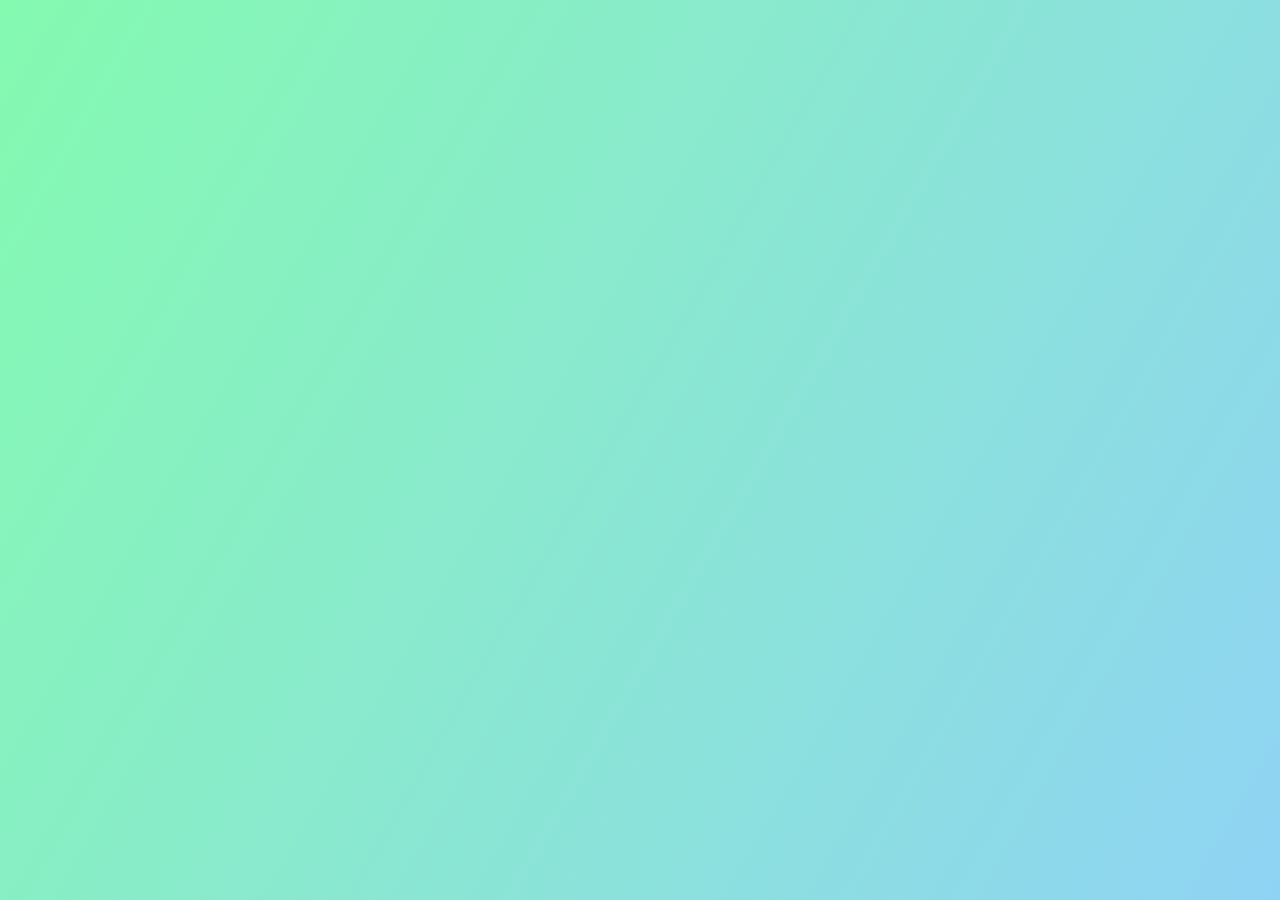
==== quiz_app/quiz_index.html @ 8bbef4fd "Add files via upload" ====
<!DOCTYPE html>
<html lang="en">
<head>
    <meta charset="UTF-8">
    <meta name="viewport" content="width=device-width, initial-scale=1, shrink-to-fit=no">
    <link href="https://fonts.googleapis.com/css?family=Lato:300,400,400i,700&display=swap" rel="stylesheet">
    <link rel="stylesheet" href="styles/styles.css">
    <title>Pop Quiz</title>
</head>
<body>
<div id="quiz-app">

    <section class="center-card quiz-details" id="quiz-details">
        <div class="quiz-details__question-icon">
            <svg viewBox="-10 -10 540 540" width="85px" height="85px">
                <path d="m437.019531 74.980469c-48.351562-48.351563-112.640625-74.980469-181.019531-74.980469-61.554688 0-121.039062 22.160156-167.5 62.402344-3.175781 2.75-3.519531 7.554687-.769531 10.726562 2.75 3.175782 7.550781 3.519532 10.726562.769532 43.695313-37.847657 99.644531-58.691407 157.542969-58.691407 64.316406 0 124.785156 25.046875 170.265625 70.527344s70.527344 105.949219 70.527344 170.265625-25.046875 124.785156-70.527344 170.265625-105.949219 70.527344-170.265625 70.527344-124.785156-25.046875-170.265625-70.527344-70.527344-105.949219-70.527344-170.265625c0-59.824219 22.082031-117.175781 62.183594-161.484375 2.816406-3.113281 2.574219-7.921875-.539063-10.742187-3.113281-2.816407-7.921874-2.578126-10.738281.539062-42.632812 47.109375-66.113281 108.082031-66.113281 171.6875 0 68.378906 26.628906 132.667969 74.980469 181.019531 48.351562 48.351563 112.640625 74.980469 181.019531 74.980469s132.667969-26.628906 181.019531-74.980469c48.351563-48.351562 74.980469-112.640625 74.980469-181.019531s-26.628906-132.667969-74.980469-181.019531zm0 0"/>
                <path d="m246.332031 347.125c-23.480469 0-42.585937 19.3125-42.585937 43.046875s19.105468 43.046875 42.585937 43.046875c11.527344 0 22.382813-4.585938 30.566407-12.917969 7.929687-8.074219 12.480468-19.054687 12.480468-30.128906 0-11.378906-4.511718-22.15625-12.699218-30.347656-8.191407-8.1875-18.96875-12.699219-30.347657-12.699219zm0 70.886719c-15.097656 0-27.378906-12.488281-27.378906-27.839844s12.28125-27.839844 27.378906-27.839844c15.089844 0 27.835938 12.75 27.835938 27.839844s-12.746094 27.839844-27.835938 27.839844zm0 0"/>
                <path d="m319.605469 228.371094c3.167969 2.765625 7.96875 2.4375 10.730469-.726563 18.324218-20.992187 27.617187-42.96875 27.617187-65.316406 0-23.566406-10.585937-44.929687-29.804687-60.152344-19.320313-15.300781-45.539063-23.386719-75.828126-23.386719-37.46875 0-60.644531 12.648438-73.484374 23.257813-15.527344 12.828125-24.800782 30.03125-24.800782 46.015625 0 10.390625 4.253906 19.542969 11.980469 25.773438 6.359375 5.128906 14.828125 8.070312 23.242187 8.070312 14.496094 0 20.851563-9.371094 25.957032-16.902344 6.46875-9.535156 12.574218-18.542968 35.71875-18.542968 7.933594 0 33.820312 1.710937 33.820312 23.695312 0 16.59375-15.339844 28.371094-28.875 38.761719-3.34375 2.5625-6.5 4.988281-9.445312 7.488281-15.585938 13.433594-33.480469 34.183594-33.480469 75.726562 0 23.074219 5.597656 38.445313 32.921875 38.445313 12.101562 0 21.238281-2.742187 27.15625-8.148437 4.96875-4.539063 7.597656-10.878907 7.597656-18.335938 0-22.414062 0-33.664062 22.859375-51.542969l.390625-.304687c1.007813-.785156 2.171875-1.695313 3.453125-2.730469 3.269531-2.636719 3.78125-7.421875 1.144531-10.691406-2.636718-3.269531-7.421874-3.78125-10.691406-1.144531-1.214844.980468-2.3125 1.835937-3.261718 2.578124l-.402344.3125c-27.367188 21.40625-28.699219 37.292969-28.699219 63.527344 0 3.371094 0 11.273438-19.546875 11.273438-9.546875 0-12.453125-1.996094-13.917969-3.738282-2.554687-3.035156-3.796875-9.414062-3.796875-19.5 0-35.160156 14.257813-52.1875 28.15625-64.167968 2.621094-2.222656 5.632813-4.535156 8.824219-6.984375 15.511719-11.910157 34.824219-26.734375 34.824219-50.824219 0-23.632812-19.246094-38.902344-49.03125-38.902344-31.203125 0-41.085938 14.574219-48.304688 25.214844-4.933594 7.277344-7.183594 10.230469-13.371094 10.230469-8.042968 0-20.011718-4.964844-20.011718-18.636719 0-8.878906 5.0625-22.550781 19.277344-34.292969 10.921874-9.019531 30.851562-19.777343 63.800781-19.777343 53.242187 0 90.421875 28.101562 90.421875 68.335937 0 18.5625-8.027344 37.171875-23.863282 55.316406-2.765624 3.164063-2.4375 7.964844.722657 10.726563zm0 0"/>
            </svg>
        </div>
        <h2 class="quiz-details__title"></h2>
        <p class="quiz-details__description"></p>
        <div class="quiz-details__meta --qc">
            <span>Question Count:</span><strong>--</strong>
        </div>
        <div class="quiz-details__meta --t">
            <span>Time:</span><strong>--</strong>
        </div>

        <div class="quiz-details__start-btn-wrapper">
            <button class="default-btn quiz-details__start-btn">
                Start
            </button>
        </div>
    </section>

    <section class="center-card questions-card" id="questions-card">
        <div class="questions-card__progress-wrapper">
            <span class="questions-card__q-count">Question 0/0</span>
            <span class="questions-card__remaining-time">00:00</span>
            <div class="questions-card__progress"><span class="--value"></span></div>
        </div>
        <p class="questions-card__q-title" id="question-title" data-qn="Q 1:"></p>

        <div class="question-card__options">
            <div class="question-card__option __one">
                <input type="radio" name="question-option" id="option-one" value="0"/>
                <label class="question-card__option__value" for="option-one"></label>
            </div>
            <div class="question-card__option __two">
                <input type="radio" name="question-option" id="option-two" value="1"/>
                <label class="question-card__option__value"
                       for="option-two"></label>
            </div>
            <div class="question-card__option __three">
                <input type="radio" name="question-option" id="option-three" value="2"/>
                <label class="question-card__option__value"
                       for="option-three"></label>
            </div>
            <div class="question-card__option __four">
                <input type="radio" name="question-option" id="option-four" value="3"/>
                <label class="question-card__option__value"
                       for="option-four"></label>
            </div>
        </div>

        <div class="question-card-buttons">
            <button class="default-btn question-card-buttons__stop"
                    id="stop-btn">STOP
            </button>
            <button class="default-btn question-card-buttons__next"
                    id="next-btn">NEXT
            </button>
        </div>
    </section>

    <section class="center-card result-card" id="result-card">
        <h2 class="result-card__score" id="score">0</h2>
        <strong class="result-card__score__lbl">Your Score</strong>

        <div class="result-card-buttons">
            <button class="default-btn" id="go-to-home">Go to Home</button>
        </div>
    </section>

</div>
<script src="scripts/quiz.js"></script>
<script src="scripts/elements-helper.js"></script>
<script src="scripts/index.js"></script>
</body>
</html>
---- quiz_app/styles/styles.css ----
/** Reset - START */
html {
    box-sizing: border-box;
    font-size: 16px;
    overflow-x: hidden;
}

*, *:before, *:after {
    box-sizing: inherit;
}

body, h1, h2, h3, h4, h5, h6, p, ol, ul {
    margin: 0;
    padding: 0;
    font-weight: normal;
}

ol, ul {
    list-style: none;
}

img {
    max-width: 100%;
    height: auto;
}

/** Global - START */
body {
    font-family: 'Lato', sans-serif;
}

#quiz-app {
    position: fixed;
    left: 0;
    top: 0;
    height: 100vh;
    width: 100vw;
    background-image: linear-gradient(120deg, #84fab0 0%, #8fd3f4 100%);
    padding: 1rem;
    display: flex;
    justify-content: center;
    align-items: center;
    flex-wrap: wrap;
}

.center-card {
    height: 100%;
    width: 100%;
    max-width: 468px;
    max-height: 600px;
    overflow-y: auto;
    background: #fff;
    border-radius: .7rem;
    box-shadow: 1px 1px 15px 2px rgba(0, 0, 0, 0.16);
    padding: 2rem;
    visibility: hidden;
    opacity: 0;
    position: absolute;
    transform-origin: top;
    transform: translateY(-150px) scale(.6);
    transition: transform .5s, opacity .7s .1s, visibility .7s .1s;
    user-select: none;
    z-index: -1;
}

.center-card.show {
    position: relative;
    transform: translateY(0px) scale(1);
    opacity: 1;
    visibility: visible;
    transition: transform .6s, opacity .7s .2s, visibility .7s .2s;
}

.default-btn {
    outline: none;
    border: none;
    background: #028a3d;
    padding: .4rem 1rem;
    border-radius: 4px;
    color: #fff;
    cursor: pointer;
    min-width: 140px;
    height: 40px;
    text-transform: uppercase;
    font-size: 15px;
    font-weight: normal;
    box-shadow: 1px 1px 12px 2px rgba(0, 0, 0, .2);
    transition: all .3s;
}

.default-btn:hover {
    box-shadow: 1px 1px 6px 2px rgba(0, 0, 0, .3);
}

.default-btn:active {
    box-shadow: 1px 1px 6px 2px rgba(0, 0, 0, .3);
    transform: scale(0.95);
}

/** Quiz Card - START */
.quiz-details {
}

.quiz-details__question-icon {
    display: block;
    margin: 2rem 1rem;
    text-align: center;
}

.quiz-details__question-icon svg {
    stroke: #000;
    stroke-width: 2px;
    fill: #028a3d;
}

.quiz-details__title {
    font-weight: normal;
    text-align: left;
    font-size: 24px;
    color: #555;
}

.quiz-details__description {
    margin-top: 1rem;
    color: #888;
    line-height: 24px;
    margin-bottom: 1rem;
}

.quiz-details__meta {
    margin-top: .5rem;
    font-size: 14px;
    opacity: 0.6;
    color: #028a3d;
}

.quiz-details__meta span {
    margin-right: .3rem;
}

.quiz-details__start-btn-wrapper {
    display: flex;
    justify-content: center;
    align-items: center;
    margin-top: 2rem;
    position: sticky;
    width: 100%;
    top: 100%;
    left: 0;
}

.quiz-details__start-btn {
    width: 60%;
    height: 40px;
}

.quiz-details__start-btn:hover {
    box-shadow: 1px 1px 6px 2px rgba(0, 0, 0, .3);
}

.quiz-details__start-btn:active {
    box-shadow: 1px 1px 6px 2px rgba(0, 0, 0, .3);
    transform: scale(0.95);
}


/** Question Card - START */
.questions-card {

}

.questions-card__progress-wrapper {
    display: flex;
    flex-wrap: wrap;
    justify-content: space-between;
    align-items: center;
    margin: .5rem 0 1rem;
    font-size: 14px;
    font-weight: bold;
}

.questions-card__progress {
    width: 100%;
    display: block;
    height: 8px;
    margin-top: .5rem;
    border-radius: 4px;
    background: #ddd;
    position: relative;
    overflow: hidden;
}

.questions-card__progress .--value {
    position: absolute;
    left: 0;
    height: 8px;
    width: 100%;
    display: inline-block;
    background: green;
    transition: all .3s;
}

.questions-card__q-title {
    font-size: 20px;
    line-height: 26px;
    font-weight: lighter;
    margin-top: 3rem;
    display: block;
    position: relative;
}

.questions-card__q-title:before {
    content: attr(data-qn);
    display: block;
    font-size: 16px;
    margin-bottom: .25rem;
    color: #bbb;
    font-weight: bold;
}

.question-card__options {
    display: flex;
    justify-content: center;
    align-items: center;
    flex-direction: column;
    margin-top: 1rem;
}

.question-card__option {
    display: block;
    margin-top: .5rem;
    border: 1px solid #ddd;
    border-radius: 5px;
    width: 100%;
    cursor: pointer;
    text-align: left;
}

.question-card__option input[type="radio"] {
    display: none;
}


.question-card__option__value {
    display: block;
    width: 100%;
    padding: 1rem 1rem 1rem 3rem;
    position: relative;
    cursor: pointer;
}

.question-card__option__value:before,
.question-card__option__value:after {
    content: '';
    display: inline-block;
    position: absolute;
    left: 1rem;
    top: calc(50% - 10px);
    width: 20px;
    height: 20px;
    border-radius: 50%;
    border: 1px solid #ddd;
}

.question-card__option__value:after {
    display: none;
    width: 14px;
    height: 14px;
    left: calc(1rem + 3px);
    top: calc(50% - 7px);
    background-color: orange;
}

.question-card__option:hover,
.question-card__option:hover .question-card__option__value:before {
    border-color: orange;
}

.question-card__option input[type="radio"]:checked ~ label:after {
    display: inline-block;
}

.question-card-buttons {
    display: flex;
    justify-content: space-between;
    align-items: center;
    margin-top: 2rem;
    position: sticky;
    width: 100%;
    top: 100%;
    left: 0;
}

.question-card-buttons__stop {
    background-color: #ec880c;
}

.questions-card.time-over .question-card-buttons__stop {
    display: none;
}

.questions-card.time-over .question-card-buttons {
    justify-content: flex-end;
}


/** Result Card - START */
.result-card {
    display: flex;
    justify-content: center;
    align-items: center;
    flex-direction: column;
}

.result-card__score {
    font-size: calc(2vw + 2vh + 7vmin);
    margin-top: 2rem;
}

.result-card__score__lbl {
    color: #888;
}

.result-card-buttons {
    display: flex;
    justify-content: center;
    align-items: center;
    margin-top: 2rem;
    position: sticky;
    width: 100%;
    top: 100%;
    left: 0;
}

.result-card-buttons button {
    background: #0880d6;
    width: 60%;
}
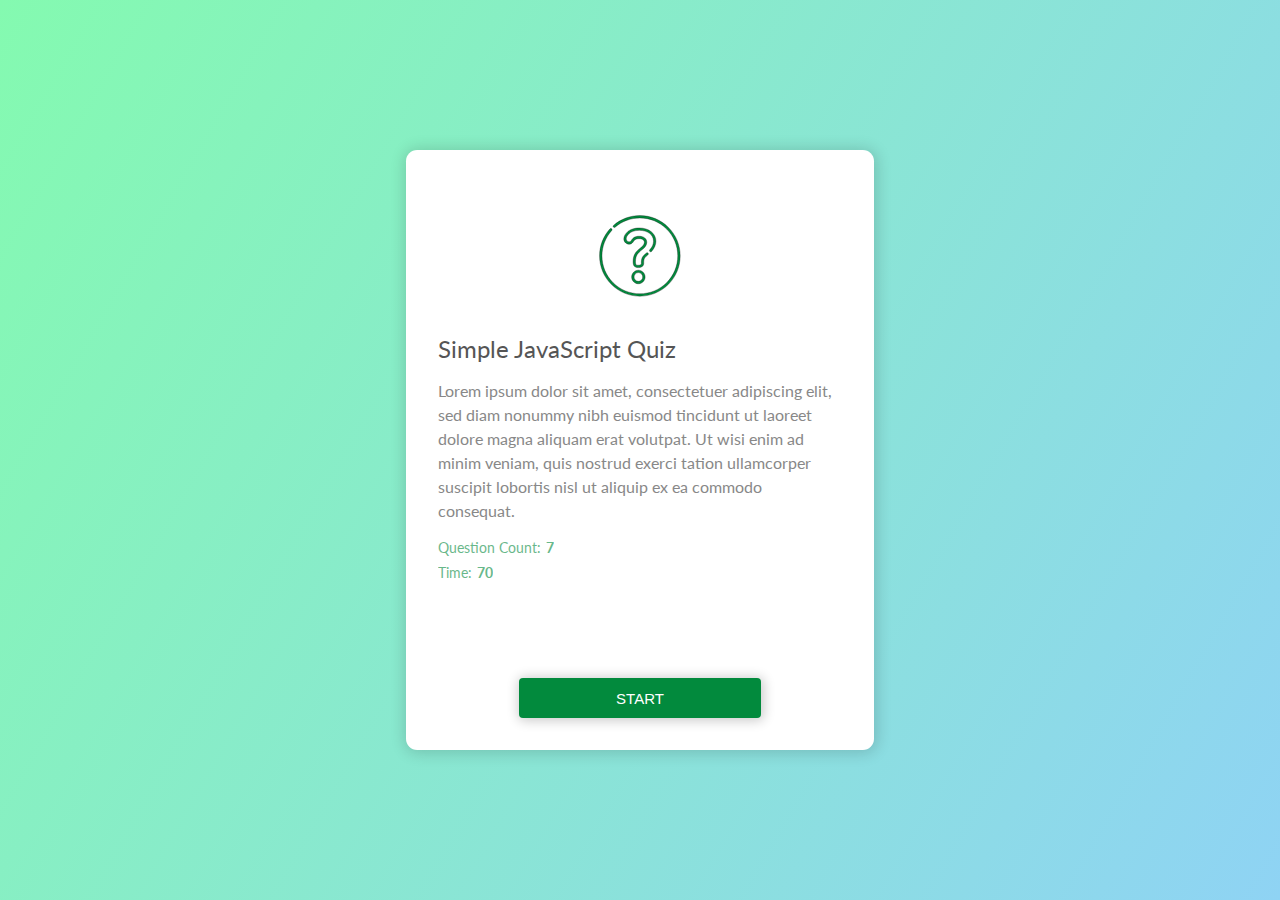
==== commit a3b91695: "Add files via upload" ====
--- a/quiz_app/quiz_index.html
+++ b/quiz_app/quiz_index.html
@@ -85,7 +85,7 @@
 
 </div>
 <script src="scripts/quiz.js"></script>
-<script src="scripts/elements-helper.js"></script>
+<script src="scripts/element_helper.js"></script>
 <script src="scripts/index.js"></script>
 </body>
 </html>